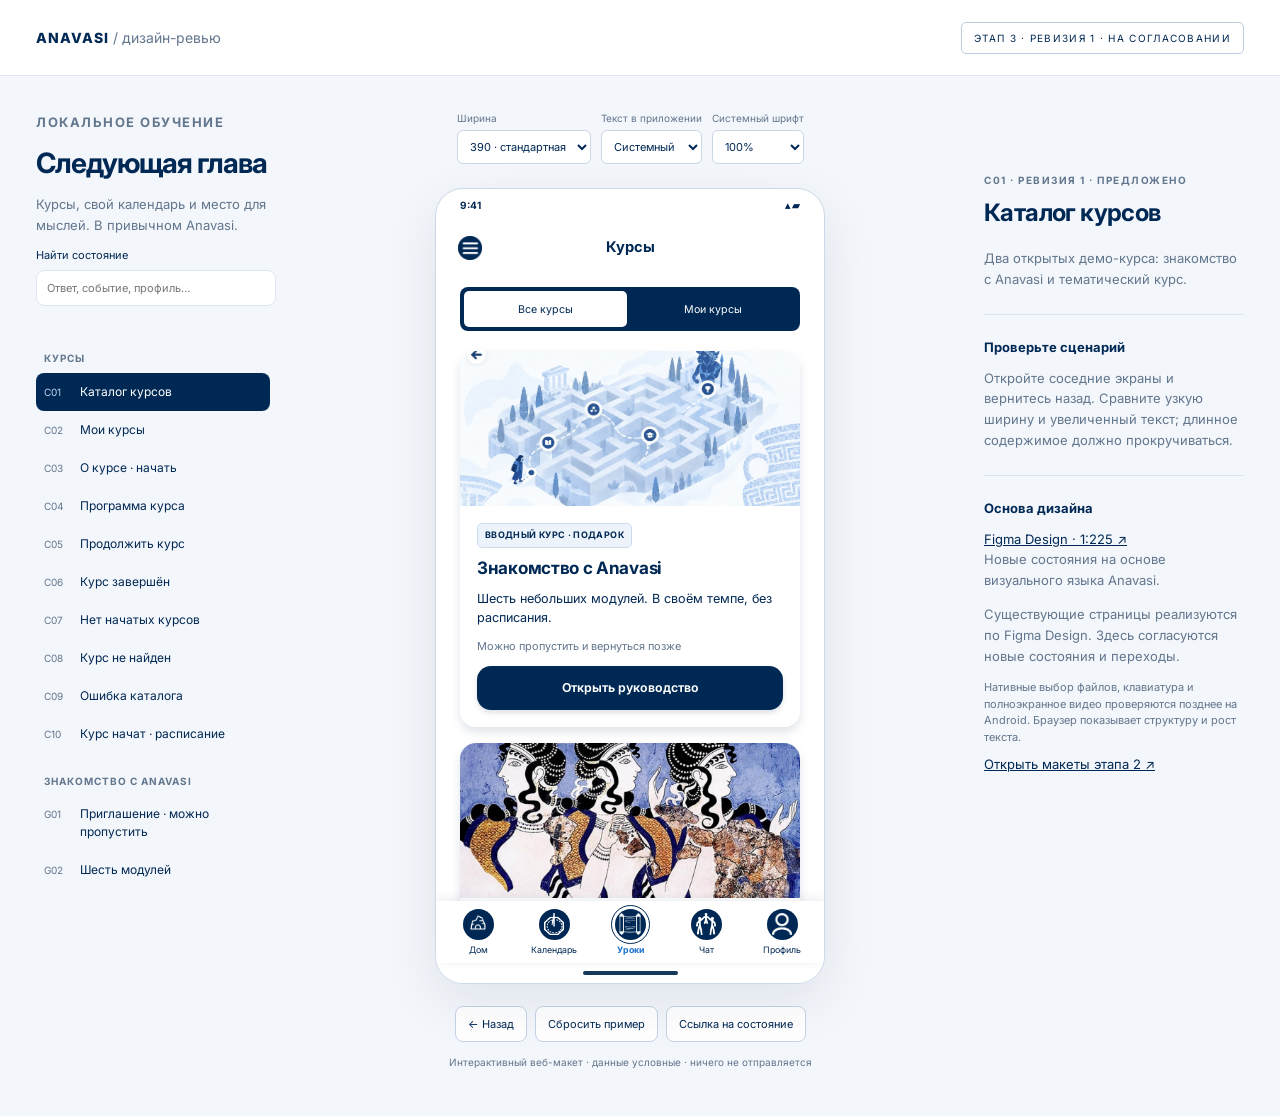
==== stage-3/index.html @ 42cc9b5f "design: add Stage 3 revision 1 for owner review Publish 74 proposed local-learning states with Figma" ====
<!doctype html>
<html lang="ru">
<head>
  <meta charset="utf-8">
  <meta name="viewport" content="width=device-width,initial-scale=1">
  <meta name="color-scheme" content="light">
  <title>Anavasi — этап 3 · ревизия 1</title>
  <link rel="stylesheet" href="styles.css">
  <script src="app.js" defer></script>
</head>
<body>
  <header class="review-header"><a href="https://dizy33.github.io/anavasi-design-review/index.html">ANAVASI <span>/ дизайн-ревью</span></a><span class="review-status">ЭТАП 3 · РЕВИЗИЯ 1 · НА СОГЛАСОВАНИИ</span></header>
  <main class="workbench">
    <aside class="scenarios"><p class="eyebrow">ЛОКАЛЬНОЕ ОБУЧЕНИЕ</p><h1>Следующая глава</h1><p>Курсы, свой календарь и место для мыслей. В привычном Anavasi.</p><label class="search-label">Найти состояние<input id="search" type="search" placeholder="Ответ, событие, профиль…"></label><nav id="scenarios" aria-label="Состояния макетов"></nav></aside>
    <section class="preview" aria-label="Интерактивный макет">
      <div class="controls">
        <label>Ширина<select id="width"><option value="390">390 · стандартная</option><option value="320">320 · узкая</option></select></label>
        <label>Текст в приложении<select id="text"><option value="1">Системный</option><option value="1.15">Средний</option><option value="1.3">Большой</option></select></label>
        <label>Системный шрифт<select id="system"><option value="1">100%</option><option value="1.3">130%</option><option value="2">200%</option></select></label>
      </div>
      <div class="phone" id="phone"><div class="statusbar" aria-hidden="true"><span>9:41</span><span>▴ ▰</span></div><div id="screen"></div><div class="systembar" aria-hidden="true"><i></i></div></div>
      <div class="preview-actions"><button id="back">← Назад</button><button id="reset">Сбросить пример</button><button id="copy">Ссылка на состояние</button></div>
      <p class="preview-caption">Интерактивный веб-макет · данные условные · ничего не отправляется</p>
    </section>
    <aside class="review-notes"><p class="eyebrow" id="state-id"></p><h2 id="state-title"></h2><p id="state-note"></p><div class="rule"></div><h3>Проверьте сценарий</h3><p id="state-check"></p><div class="rule"></div><h3>Основа дизайна</h3><p id="state-source"></p><p>Существующие страницы реализуются по Figma Design. Здесь согласуются новые состояния и переходы.</p><p class="small">Нативные выбор файлов, клавиатура и полноэкранное видео проверяются позднее на Android. Браузер показывает структуру и рост текста.</p><a href="https://dizy33.github.io/anavasi-design-review/index.html">Открыть макеты этапа 2 ↗</a></aside>
  </main>
</body>
</html>
---- stage-3/styles.css ----
@font-face{font-family:Inter;src:url('assets/inter.ttf') format('truetype');font-weight:100 900;font-display:swap}
:root{--navy:#002854;--blue:#6a93ce;--pale:#edf3fb;--muted:#62768d;--line:#dce5f0;--shadow:0 5px 10px #00285420;--scale:1}*{box-sizing:border-box}body{margin:0;background:#f3f6fa;color:var(--navy);font:14px Inter,sans-serif}button,input,textarea,select{font:inherit}button,a,input,textarea,select{-webkit-tap-highlight-color:transparent}button{cursor:pointer;color:inherit}button:disabled{cursor:default;opacity:.55}a{color:var(--navy)}button:focus-visible,a:focus-visible,input:focus-visible,textarea:focus-visible,select:focus-visible{outline:3px solid #1a70cd;outline-offset:3px}button{border:0;background:transparent}h1,h2,h3,p{margin-top:0}h1{font-size:28px;letter-spacing:-1px;margin-bottom:14px}h2{font-size:23px;line-height:1.25;letter-spacing:-.6px}h3{font-size:15px}p{line-height:1.6}.review-header{height:76px;border-bottom:1px solid var(--line);display:flex;align-items:center;justify-content:space-between;padding:0 36px;background:white;gap:16px}.review-header a{text-decoration:none;font-weight:800;letter-spacing:1px}.review-header a span{font-weight:400;letter-spacing:0;color:var(--muted)}.review-status{font-size:10px;letter-spacing:1.3px;border:1px solid #bacce3;border-radius:5px;padding:9px 12px}.workbench{max-width:1540px;margin:auto;display:grid;grid-template-columns:240px minmax(400px,1fr) 260px;gap:36px;padding:36px}.eyebrow{font-size:10px;font-weight:700;letter-spacing:1.5px;color:var(--muted)}.scenarios>p{color:var(--muted);font-size:13px}.search-label{font-size:11px;display:grid;gap:8px}.search-label input{width:100%;padding:10px;border:1px solid var(--line);border-radius:8px;background:white}#scenarios{max-height:calc(100vh - 330px);overflow:auto;margin-top:24px;padding-right:6px}#scenarios h2{font-size:10px;letter-spacing:1px;text-transform:uppercase;color:var(--muted);margin:22px 8px 8px}#scenarios button{width:100%;text-align:left;display:flex;gap:10px;padding:10px 8px;border-radius:8px;font-size:12px;line-height:1.5}#scenarios button span{font-size:10px;color:var(--muted);min-width:26px;padding-top:2px}#scenarios button[aria-current=true]{background:var(--navy);color:white}#scenarios button[aria-current=true] span{color:#bfd2ed}#scenarios button:hover{box-shadow:inset 0 0 0 1px #a5bcda}.preview{min-width:0}.controls{display:flex;justify-content:center;gap:10px;margin-bottom:24px;flex-wrap:wrap}.controls label{font-size:10px;color:var(--muted);display:grid;gap:6px}.controls select{max-width:155px;border:1px solid #cad7e7;background:white;border-radius:6px;padding:8px;font-size:11px;color:var(--navy)}.phone{width:390px;max-width:100%;margin:auto;background:white;border:1px solid #cbd8e8;border-radius:28px;box-shadow:0 18px 55px #00285415;overflow:hidden;font-size:calc(14px * var(--scale));position:relative}.statusbar{height:30px;display:flex;justify-content:space-between;padding:10px 24px 0;font-size:10px;font-weight:700}.systembar{height:20px;display:grid;place-items:center;background:white}.systembar i{width:95px;height:4px;border-radius:4px;background:#153958}#screen{height:744px;display:flex;flex-direction:column;position:relative}.app-header{min-height:58px;display:grid;grid-template-columns:44px minmax(0,1fr) 44px;align-items:center;padding:3px 12px;gap:4px;flex-shrink:0}.app-header h1{text-align:center;font-size:1.05em;letter-spacing:0;margin:0;overflow-wrap:anywhere;line-height:1.35}.icon-button{min-height:44px;min-width:44px;display:grid;place-items:center;font-size:1.3em;padding:6px}.icon-button img{width:24px;height:24px;object-fit:contain}.app-body{padding:10px 24px 24px;overflow-y:auto;min-height:0;flex:1;scrollbar-width:thin;overflow-wrap:anywhere}.app-body>*:first-child{margin-top:0}.app-body h2{font-size:1.22em;letter-spacing:-.3px;line-height:1.35;margin:22px 0 12px}.app-body h3{font-size:1em;line-height:1.4;margin:0 0 8px}.app-body p{font-size:.9em;line-height:1.55;margin:10px 0}.small,.app-body small{font-size:.78em;line-height:1.5;color:var(--muted)}.app-body small{display:block}.tag{display:inline-block;font-size:.64em;font-weight:700;line-height:1.4;letter-spacing:.04em;background:var(--pale);border:1px solid #cbdced;border-radius:5px;padding:5px 7px;margin-bottom:12px;color:var(--navy)}.primary,.secondary,.danger{display:flex;align-items:center;justify-content:center;width:100%;min-height:44px;border-radius:14px;padding:12px 16px;text-align:center;font-size:.88em;font-weight:650;line-height:1.4;margin-top:12px;overflow-wrap:anywhere;gap:8px}.primary{background:var(--navy);color:white;box-shadow:0 3px 5px #00285422}.secondary{border:1px solid var(--blue);color:var(--navy);background:white}.danger{color:#9a362f;border:1px solid #d9a6a1}.text-button{font-size:.82em;text-decoration:underline;min-height:44px;padding:10px 3px;text-underline-offset:4px}.card{background:#fffffff2;border-radius:16px;box-shadow:var(--shadow);padding:17px;margin-bottom:16px}.card.blue{background:var(--blue);color:white}.card.blue small{color:white}.card.soft{background:var(--pale);box-shadow:none}.card .tag{margin-bottom:8px}.cover{width:100%;height:148px;object-fit:cover;display:block;border-radius:16px;margin-bottom:14px}.course-card{padding:0;overflow:hidden}.course-card .cover{border-radius:0;margin:0;height:155px}.course-card .card-content{padding:17px}.course-card h2{margin:0 0 8px}.row{display:flex;align-items:center;justify-content:space-between;gap:12px}.row>*{min-width:0}.progress{height:7px;background:#e3ebf6;border-radius:5px;overflow:hidden;margin:13px 0}.progress i{display:block;height:100%;background:var(--blue);border-radius:5px}.tabs{display:flex;border-radius:8px;background:var(--navy);padding:4px;gap:4px;margin:12px 0 20px;flex-wrap:wrap}.tabs button{flex:1;min-height:36px;font-size:.76em;padding:7px 8px;color:white;border-radius:5px}.tabs .selected{background:white;color:var(--navy)}.lesson-row{width:100%;display:flex;text-align:left;gap:12px;align-items:center;padding:14px 0;border-bottom:1px solid var(--line);line-height:1.5;font-size:.9em}.lesson-row .number{width:32px;height:32px;border:1px solid var(--blue);border-radius:50%;display:grid;place-items:center;flex-shrink:0;font-size:.85em}.lesson-row .lesson-label{flex:1;min-width:0}.lesson-row small{margin-top:5px}.bottom-nav{display:grid;grid-template-columns:repeat(5,minmax(0,1fr));box-shadow:0 -2px 10px #00285416;padding:8px 5px 4px;background:white;flex-shrink:0;gap:2px}.bottom-nav button{min-width:0;min-height:48px;padding:0 1px 4px;display:flex;flex-direction:column;gap:4px;align-items:center;font-size:.63em;overflow-wrap:anywhere;line-height:1.3}.nav-disc{border-radius:50%;background:var(--navy);width:31px;height:31px;display:grid;place-items:center}.nav-disc img{width:22px;height:22px;object-fit:contain}.bottom-nav [aria-current=page]{color:#1a70cd;font-weight:700}.bottom-nav [aria-current=page] .nav-disc{outline:1px solid var(--navy);outline-offset:3px}.notice{border-left:3px solid var(--blue);background:var(--pale);padding:12px;font-size:.82em;line-height:1.6;margin:16px 0;border-radius:0 8px 8px 0}.notice.error{border-color:#ae4a3d;background:#fcf0ee;color:#803a31}.notice.success{border-color:#4f897a;background:#edf6f2;color:#2b6557}.empty{text-align:center;padding:34px 6px}.empty .empty-mark{width:64px;height:64px;border:1px solid var(--blue);border-radius:50%;margin:0 auto 24px;display:grid;place-items:center;font-size:1.8em}.art-backdrop{background:url('assets/monthly-art.png') center bottom/contain no-repeat}.field{display:grid;gap:8px;margin:18px 0;font-size:.86em;line-height:1.5}.field input,.field textarea,.field select{width:100%;min-width:0;border:1px solid #adbed4;border-radius:10px;padding:12px;color:var(--navy);background:white;line-height:1.5}.field textarea{resize:vertical;min-height:150px}.field input[aria-invalid=true]{border-color:#ae4a3d}.check{display:flex;gap:10px;align-items:center;min-height:44px;font-size:.88em}.check input{width:20px;height:20px;flex-shrink:0;accent-color:var(--navy)}.save-status{font-size:.78em;line-height:1.5;margin:12px 0;color:#467566}.save-status.error{color:#9a362f}.video{background:#002854;color:white;border-radius:16px;overflow:hidden;margin-bottom:14px}.video-image{position:relative}.video-image img{width:100%;height:160px;object-fit:cover;display:block;opacity:.8}.video-image .play{position:absolute;inset:0;display:grid;place-items:center;font-size:2em;color:white}.video-controls{padding:10px 12px}.video-controls .row{flex-wrap:wrap;gap:8px}.video-controls button{color:white;min-height:44px;padding:6px}.video-controls input{width:100%;accent-color:white}.video-controls small{color:#dce8fc}.video.fullscreen .video-image img{height:240px}.streak-banner{border-radius:14px;padding:12px 14px;background:var(--blue) url('assets/figma_calendar_texture.png') center/cover;color:white;margin:0 0 20px;font-size:.72em}.streak-dots{display:flex;justify-content:space-between;margin-top:10px;gap:5px}.streak-dots span{background:white;color:var(--blue);border-radius:50%;width:25px;height:25px;display:grid;place-items:center}.avatar{border-radius:50%;width:54px;height:54px;background:var(--navy);color:white;display:grid;place-items:center;flex-shrink:0;font-size:1.1em}.profile-art{background:url('assets/figma_profile_art.png') center 190px/100% auto no-repeat}.profile-row{display:grid;grid-template-columns:29px minmax(0,1fr) minmax(0,.9fr) 10px;gap:10px;align-items:center;text-align:left;width:100%;padding:12px 0;min-height:48px;font-size:.8em;line-height:1.5}.profile-row img{width:29px;height:29px;object-fit:contain}.profile-row small{text-align:right;font-size:.85em;overflow-wrap:anywhere}.profile-row.simple{grid-template-columns:29px minmax(0,1fr) 10px}.chat-art{background:url('assets/chat-art.png') center bottom/100% auto no-repeat}.chat-list-item{display:flex;width:100%;align-items:center;gap:12px;text-align:left}.chat-list-item .avatar{width:39px;height:39px;font-size:.8em}.chat-list-item strong{font-size:.88em}.chat-list-item small{margin-top:5px}.bubble{background:var(--pale);border-radius:14px 14px 14px 3px;padding:14px 16px;margin:16px 22px 16px 0;font-size:.9em;line-height:1.6}.bubble.mine{background:#dce9fa;margin:16px 0 16px 22px;border-radius:14px 14px 3px 14px}.chat-date{text-align:center;font-size:.72em;color:var(--muted);margin:16px 0}.calendar-grid{display:grid;grid-template-columns:repeat(7,minmax(0,1fr));gap:3px;margin:16px 0}.calendar-grid>*{min-width:0;text-align:center;font-size:.78em;display:grid;place-items:center}.calendar-grid>small{font-size:.65em;padding:4px 0}.calendar-grid button{aspect-ratio:1;border:1px solid var(--blue);border-radius:50%;color:var(--blue);padding:3px}.calendar-grid button.light{background:var(--blue);color:white}.calendar-grid button.dark{background:var(--navy);color:white;border-color:var(--navy)}.calendar-grid button.today{outline:2px dotted var(--navy);outline-offset:1px}.event-meta{font-size:.74em;color:var(--muted);line-height:1.5;margin:0 0 10px}.event-item{border-left:4px solid var(--blue)}.event-item.official{border-color:var(--navy)}.day-heading{font-size:.85em;margin:18px 0}.modal-scrim{position:absolute;inset:0;background:#00285466;display:flex;align-items:center;justify-content:center;padding:20px;z-index:5}.dialog{background:white;border-radius:22px;padding:24px;width:100%;max-height:100%;overflow:auto;font-size:1em;box-shadow:0 12px 30px #00285433;overflow-wrap:anywhere}.dialog h2{font-size:1.2em;line-height:1.4;margin:0 0 12px}.dialog p{font-size:.88em;line-height:1.6}.dialog .eyebrow{font-size:.65em}.home-greeting{text-align:center;font-size:1.9em!important;margin:4px 0!important}.home-sub{text-align:center;font-size:.68em!important;margin:2px 0!important}.maze{width:100%;height:auto;display:block;border-radius:24px;margin:18px 0}.home-action{display:grid;grid-template-columns:2fr 1fr;gap:10px;margin-bottom:20px}.home-action button{font-size:.78em;margin:0}.home-middle{display:grid;grid-template-columns:2fr 1fr;gap:12px}.home-middle .card{padding:10px}.home-middle .calendar-grid{gap:2px}.home-side .streak{padding:12px;background:var(--blue);color:white;border-radius:12px;font-size:.68em;line-height:1.5}.home-side img{width:100%;height:auto;display:block}.home-event{width:100%;background:var(--blue);color:white;border-radius:14px;padding:14px;text-align:left;font-size:.8em;line-height:1.5}.home-event small{color:white;margin-bottom:5px}.preview-actions{display:flex;flex-wrap:wrap;justify-content:center;gap:8px;margin:22px 0 12px}.preview-actions button{border:1px solid #c4d3e6;border-radius:8px;padding:10px 12px;font-size:11px;background:white}.preview-caption{text-align:center;color:var(--muted);font-size:10px}.review-notes{padding-top:60px;color:var(--muted);font-size:13px}.review-notes h2,.review-notes h3{color:var(--navy)}.review-notes h2{font-size:24px}.review-notes h3{font-size:13px}.rule{height:1px;background:var(--line);margin:24px 0}.review-notes .small{font-size:11px}.chip-list{display:flex;gap:8px;flex-wrap:wrap}.chip-list span{font-size:.75em;background:var(--pale);padding:7px 10px;border-radius:6px}.guide-step{font-size:2.5em;color:#b9cde8;font-weight:700;margin:18px 0}.material-row{padding:14px;border:1px solid var(--line);border-radius:12px;margin:10px 0}.material-row h3{font-size:.9em}.inline-actions{display:flex;gap:10px;flex-wrap:wrap}.inline-actions>*{flex:1}.keyboard-note{font-size:.75em;background:var(--pale);padding:12px;line-height:1.6;border-radius:10px}body[data-large=true] .home-middle{display:block}body[data-large=true] .home-side img{max-height:160px;object-fit:contain}body[data-large=true] .home-action{display:block}body[data-large=true] .home-action button{margin-bottom:10px}body[data-large=true] .profile-row{grid-template-columns:29px minmax(0,1fr) minmax(0,1fr) 10px}body[data-large=true] .calendar-grid{gap:2px}body[data-large=true] .calendar-grid button{font-size:.6em}
.profile-row img{background:var(--navy);border-radius:50%;padding:4px}.profile-row{text-decoration:none}.tabs button{flex:1 1 auto;min-width:min-content;overflow-wrap:normal;word-break:normal}.home-action button:first-child{background:var(--blue)}.app-body{overflow-wrap:break-word}.streak-banner{background-image:linear-gradient(#6a93ceba,#6a93ceba),url('assets/figma_calendar_texture.png')}.app-header h1:empty{display:none}.settings-handoff{display:block;margin-top:12px;font-size:.82em;line-height:1.5;min-height:44px;padding:12px}.chat-list-item>span{min-width:0}body[data-large=true] .chat-list-item{display:block}body[data-large=true] .chat-list-item>span{display:block}body[data-large=true] .chat-list-item .avatar{display:grid;margin-bottom:12px}.bottom-nav button{overflow-wrap:normal;word-break:normal}body[data-large=true] .bottom-nav{grid-template-columns:repeat(2,minmax(0,1fr));row-gap:10px}body[data-large=true] .bottom-nav button{flex-direction:row;justify-content:center;gap:8px;font-size:.58em}body[data-large=true] .bottom-nav button:last-child{grid-column:1/-1}
body[data-large=true] .app-body{padding-left:16px;padding-right:16px}body[data-large=true] .card{padding:12px}body[data-large=true] .course-card{padding:0}body[data-large=true] .chat-list-item{padding:0}body[data-large=true] .chat-list-item strong{overflow-wrap:normal}
@media(max-width:1150px){.workbench{grid-template-columns:220px minmax(0,1fr);gap:24px}.review-notes{grid-column:1/-1;max-width:760px;padding-top:0}.review-header{padding:20px;height:auto}}@media(max-width:700px){.review-header{padding:16px;flex-wrap:wrap}.review-status{font-size:9px}.workbench{display:flex;flex-direction:column;padding:22px 12px;gap:22px}.scenarios h1{font-size:24px}.scenarios>p:not(.eyebrow){margin-bottom:12px}#scenarios{max-height:175px;margin-top:12px;display:grid;grid-template-columns:1fr 1fr;gap:2px 8px}#scenarios h2{grid-column:1/-1;margin-top:12px}.controls{gap:6px}.controls select{max-width:124px;font-size:10px}.phone{border-radius:22px}.review-notes{padding:0 12px}#screen{height:700px}}
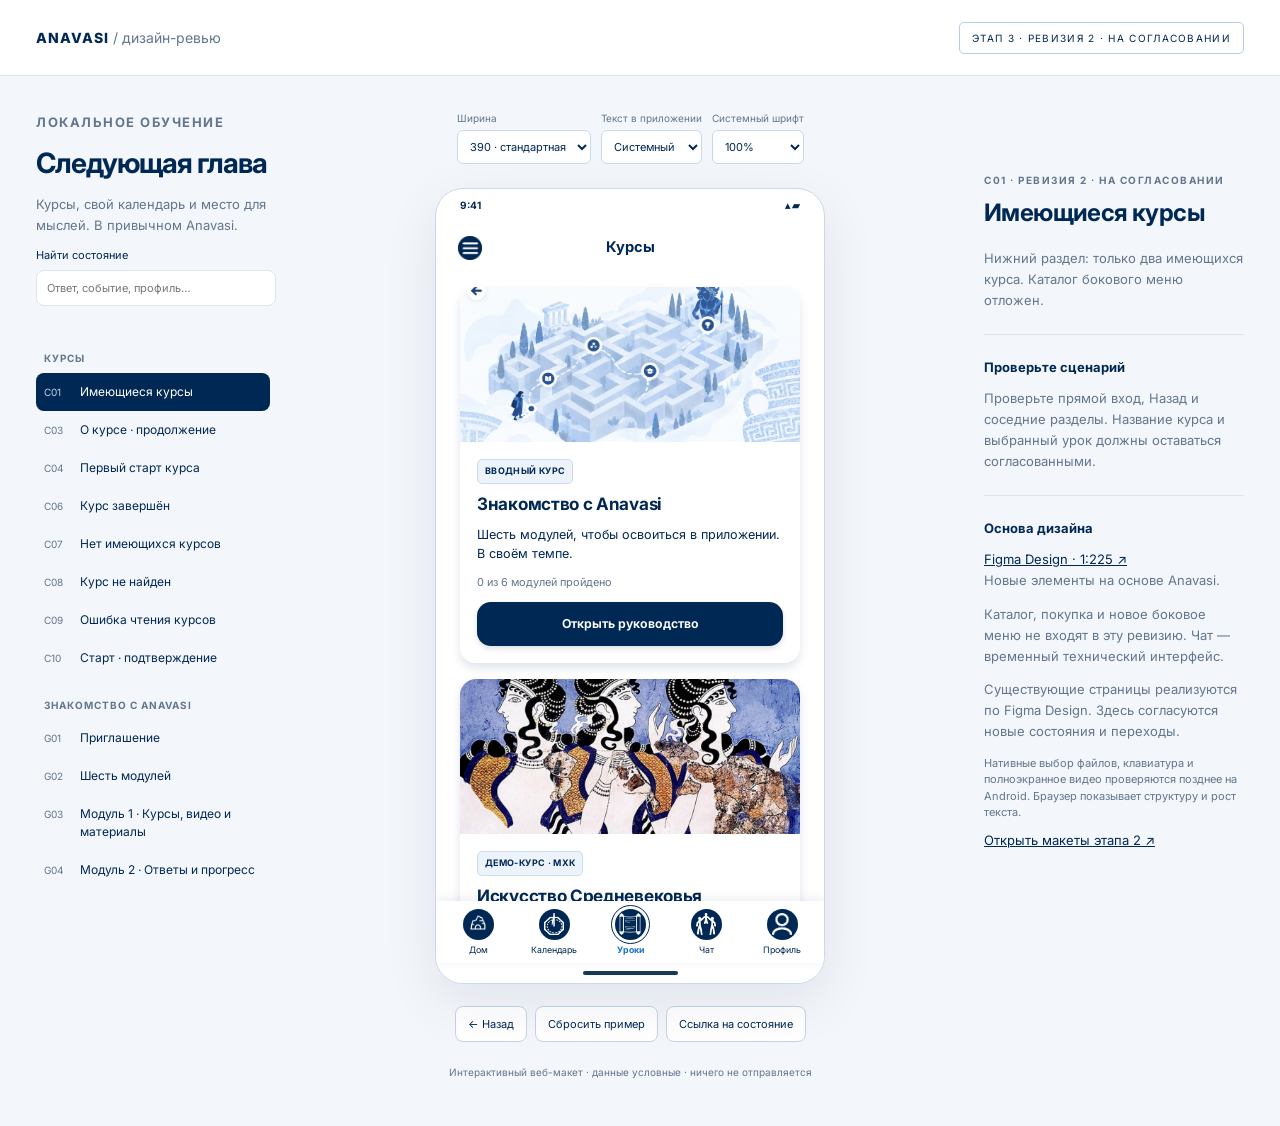
==== commit 485215bd: "design: revise Stage 3 flows after owner review Merge owned-course views, keep lesson tabs and fulls" ====
--- a/stage-3/index.html
+++ b/stage-3/index.html
@@ -4,12 +4,12 @@
   <meta charset="utf-8">
   <meta name="viewport" content="width=device-width,initial-scale=1">
   <meta name="color-scheme" content="light">
-  <title>Anavasi — этап 3 · ревизия 1</title>
+  <title>Anavasi — этап 3 · ревизия 2</title>
   <link rel="stylesheet" href="styles.css">
   <script src="app.js" defer></script>
 </head>
 <body>
-  <header class="review-header"><a href="https://dizy33.github.io/anavasi-design-review/index.html">ANAVASI <span>/ дизайн-ревью</span></a><span class="review-status">ЭТАП 3 · РЕВИЗИЯ 1 · НА СОГЛАСОВАНИИ</span></header>
+  <header class="review-header"><a href="https://dizy33.github.io/anavasi-design-review/index.html">ANAVASI <span>/ дизайн-ревью</span></a><span class="review-status">ЭТАП 3 · РЕВИЗИЯ 2 · НА СОГЛАСОВАНИИ</span></header>
   <main class="workbench">
     <aside class="scenarios"><p class="eyebrow">ЛОКАЛЬНОЕ ОБУЧЕНИЕ</p><h1>Следующая глава</h1><p>Курсы, свой календарь и место для мыслей. В привычном Anavasi.</p><label class="search-label">Найти состояние<input id="search" type="search" placeholder="Ответ, событие, профиль…"></label><nav id="scenarios" aria-label="Состояния макетов"></nav></aside>
     <section class="preview" aria-label="Интерактивный макет">
@@ -20,6 +20,7 @@
       </div>
       <div class="phone" id="phone"><div class="statusbar" aria-hidden="true"><span>9:41</span><span>▴ ▰</span></div><div id="screen"></div><div class="systembar" aria-hidden="true"><i></i></div></div>
       <div class="preview-actions"><button id="back">← Назад</button><button id="reset">Сбросить пример</button><button id="copy">Ссылка на состояние</button></div>
+      <div id="review-tools" class="review-tools" aria-label="Условия проверки"></div><p id="review-feedback" class="preview-caption" role="status"></p>
       <p class="preview-caption">Интерактивный веб-макет · данные условные · ничего не отправляется</p>
     </section>
     <aside class="review-notes"><p class="eyebrow" id="state-id"></p><h2 id="state-title"></h2><p id="state-note"></p><div class="rule"></div><h3>Проверьте сценарий</h3><p id="state-check"></p><div class="rule"></div><h3>Основа дизайна</h3><p id="state-source"></p><p>Существующие страницы реализуются по Figma Design. Здесь согласуются новые состояния и переходы.</p><p class="small">Нативные выбор файлов, клавиатура и полноэкранное видео проверяются позднее на Android. Браузер показывает структуру и рост текста.</p><a href="https://dizy33.github.io/anavasi-design-review/index.html">Открыть макеты этапа 2 ↗</a></aside>
--- a/stage-3/styles.css
+++ b/stage-3/styles.css
@@ -2,4 +2,8 @@
 :root{--navy:#002854;--blue:#6a93ce;--pale:#edf3fb;--muted:#62768d;--line:#dce5f0;--shadow:0 5px 10px #00285420;--scale:1}*{box-sizing:border-box}body{margin:0;background:#f3f6fa;color:var(--navy);font:14px Inter,sans-serif}button,input,textarea,select{font:inherit}button,a,input,textarea,select{-webkit-tap-highlight-color:transparent}button{cursor:pointer;color:inherit}button:disabled{cursor:default;opacity:.55}a{color:var(--navy)}button:focus-visible,a:focus-visible,input:focus-visible,textarea:focus-visible,select:focus-visible{outline:3px solid #1a70cd;outline-offset:3px}button{border:0;background:transparent}h1,h2,h3,p{margin-top:0}h1{font-size:28px;letter-spacing:-1px;margin-bottom:14px}h2{font-size:23px;line-height:1.25;letter-spacing:-.6px}h3{font-size:15px}p{line-height:1.6}.review-header{height:76px;border-bottom:1px solid var(--line);display:flex;align-items:center;justify-content:space-between;padding:0 36px;background:white;gap:16px}.review-header a{text-decoration:none;font-weight:800;letter-spacing:1px}.review-header a span{font-weight:400;letter-spacing:0;color:var(--muted)}.review-status{font-size:10px;letter-spacing:1.3px;border:1px solid #bacce3;border-radius:5px;padding:9px 12px}.workbench{max-width:1540px;margin:auto;display:grid;grid-template-columns:240px minmax(400px,1fr) 260px;gap:36px;padding:36px}.eyebrow{font-size:10px;font-weight:700;letter-spacing:1.5px;color:var(--muted)}.scenarios>p{color:var(--muted);font-size:13px}.search-label{font-size:11px;display:grid;gap:8px}.search-label input{width:100%;padding:10px;border:1px solid var(--line);border-radius:8px;background:white}#scenarios{max-height:calc(100vh - 330px);overflow:auto;margin-top:24px;padding-right:6px}#scenarios h2{font-size:10px;letter-spacing:1px;text-transform:uppercase;color:var(--muted);margin:22px 8px 8px}#scenarios button{width:100%;text-align:left;display:flex;gap:10px;padding:10px 8px;border-radius:8px;font-size:12px;line-height:1.5}#scenarios button span{font-size:10px;color:var(--muted);min-width:26px;padding-top:2px}#scenarios button[aria-current=true]{background:var(--navy);color:white}#scenarios button[aria-current=true] span{color:#bfd2ed}#scenarios button:hover{box-shadow:inset 0 0 0 1px #a5bcda}.preview{min-width:0}.controls{display:flex;justify-content:center;gap:10px;margin-bottom:24px;flex-wrap:wrap}.controls label{font-size:10px;color:var(--muted);display:grid;gap:6px}.controls select{max-width:155px;border:1px solid #cad7e7;background:white;border-radius:6px;padding:8px;font-size:11px;color:var(--navy)}.phone{width:390px;max-width:100%;margin:auto;background:white;border:1px solid #cbd8e8;border-radius:28px;box-shadow:0 18px 55px #00285415;overflow:hidden;font-size:calc(14px * var(--scale));position:relative}.statusbar{height:30px;display:flex;justify-content:space-between;padding:10px 24px 0;font-size:10px;font-weight:700}.systembar{height:20px;display:grid;place-items:center;background:white}.systembar i{width:95px;height:4px;border-radius:4px;background:#153958}#screen{height:744px;display:flex;flex-direction:column;position:relative}.app-header{min-height:58px;display:grid;grid-template-columns:44px minmax(0,1fr) 44px;align-items:center;padding:3px 12px;gap:4px;flex-shrink:0}.app-header h1{text-align:center;font-size:1.05em;letter-spacing:0;margin:0;overflow-wrap:anywhere;line-height:1.35}.icon-button{min-height:44px;min-width:44px;display:grid;place-items:center;font-size:1.3em;padding:6px}.icon-button img{width:24px;height:24px;object-fit:contain}.app-body{padding:10px 24px 24px;overflow-y:auto;min-height:0;flex:1;scrollbar-width:thin;overflow-wrap:anywhere}.app-body>*:first-child{margin-top:0}.app-body h2{font-size:1.22em;letter-spacing:-.3px;line-height:1.35;margin:22px 0 12px}.app-body h3{font-size:1em;line-height:1.4;margin:0 0 8px}.app-body p{font-size:.9em;line-height:1.55;margin:10px 0}.small,.app-body small{font-size:.78em;line-height:1.5;color:var(--muted)}.app-body small{display:block}.tag{display:inline-block;font-size:.64em;font-weight:700;line-height:1.4;letter-spacing:.04em;background:var(--pale);border:1px solid #cbdced;border-radius:5px;padding:5px 7px;margin-bottom:12px;color:var(--navy)}.primary,.secondary,.danger{display:flex;align-items:center;justify-content:center;width:100%;min-height:44px;border-radius:14px;padding:12px 16px;text-align:center;font-size:.88em;font-weight:650;line-height:1.4;margin-top:12px;overflow-wrap:anywhere;gap:8px}.primary{background:var(--navy);color:white;box-shadow:0 3px 5px #00285422}.secondary{border:1px solid var(--blue);color:var(--navy);background:white}.danger{color:#9a362f;border:1px solid #d9a6a1}.text-button{font-size:.82em;text-decoration:underline;min-height:44px;padding:10px 3px;text-underline-offset:4px}.card{background:#fffffff2;border-radius:16px;box-shadow:var(--shadow);padding:17px;margin-bottom:16px}.card.blue{background:var(--blue);color:white}.card.blue small{color:white}.card.soft{background:var(--pale);box-shadow:none}.card .tag{margin-bottom:8px}.cover{width:100%;height:148px;object-fit:cover;display:block;border-radius:16px;margin-bottom:14px}.course-card{padding:0;overflow:hidden}.course-card .cover{border-radius:0;margin:0;height:155px}.course-card .card-content{padding:17px}.course-card h2{margin:0 0 8px}.row{display:flex;align-items:center;justify-content:space-between;gap:12px}.row>*{min-width:0}.progress{height:7px;background:#e3ebf6;border-radius:5px;overflow:hidden;margin:13px 0}.progress i{display:block;height:100%;background:var(--blue);border-radius:5px}.tabs{display:flex;border-radius:8px;background:var(--navy);padding:4px;gap:4px;margin:12px 0 20px;flex-wrap:wrap}.tabs button{flex:1;min-height:36px;font-size:.76em;padding:7px 8px;color:white;border-radius:5px}.tabs .selected{background:white;color:var(--navy)}.lesson-row{width:100%;display:flex;text-align:left;gap:12px;align-items:center;padding:14px 0;border-bottom:1px solid var(--line);line-height:1.5;font-size:.9em}.lesson-row .number{width:32px;height:32px;border:1px solid var(--blue);border-radius:50%;display:grid;place-items:center;flex-shrink:0;font-size:.85em}.lesson-row .lesson-label{flex:1;min-width:0}.lesson-row small{margin-top:5px}.bottom-nav{display:grid;grid-template-columns:repeat(5,minmax(0,1fr));box-shadow:0 -2px 10px #00285416;padding:8px 5px 4px;background:white;flex-shrink:0;gap:2px}.bottom-nav button{min-width:0;min-height:48px;padding:0 1px 4px;display:flex;flex-direction:column;gap:4px;align-items:center;font-size:.63em;overflow-wrap:anywhere;line-height:1.3}.nav-disc{border-radius:50%;background:var(--navy);width:31px;height:31px;display:grid;place-items:center}.nav-disc img{width:22px;height:22px;object-fit:contain}.bottom-nav [aria-current=page]{color:#1a70cd;font-weight:700}.bottom-nav [aria-current=page] .nav-disc{outline:1px solid var(--navy);outline-offset:3px}.notice{border-left:3px solid var(--blue);background:var(--pale);padding:12px;font-size:.82em;line-height:1.6;margin:16px 0;border-radius:0 8px 8px 0}.notice.error{border-color:#ae4a3d;background:#fcf0ee;color:#803a31}.notice.success{border-color:#4f897a;background:#edf6f2;color:#2b6557}.empty{text-align:center;padding:34px 6px}.empty .empty-mark{width:64px;height:64px;border:1px solid var(--blue);border-radius:50%;margin:0 auto 24px;display:grid;place-items:center;font-size:1.8em}.art-backdrop{background:url('assets/monthly-art.png') center bottom/contain no-repeat}.field{display:grid;gap:8px;margin:18px 0;font-size:.86em;line-height:1.5}.field input,.field textarea,.field select{width:100%;min-width:0;border:1px solid #adbed4;border-radius:10px;padding:12px;color:var(--navy);background:white;line-height:1.5}.field textarea{resize:vertical;min-height:150px}.field input[aria-invalid=true]{border-color:#ae4a3d}.check{display:flex;gap:10px;align-items:center;min-height:44px;font-size:.88em}.check input{width:20px;height:20px;flex-shrink:0;accent-color:var(--navy)}.save-status{font-size:.78em;line-height:1.5;margin:12px 0;color:#467566}.save-status.error{color:#9a362f}.video{background:#002854;color:white;border-radius:16px;overflow:hidden;margin-bottom:14px}.video-image{position:relative}.video-image img{width:100%;height:160px;object-fit:cover;display:block;opacity:.8}.video-image .play{position:absolute;inset:0;display:grid;place-items:center;font-size:2em;color:white}.video-controls{padding:10px 12px}.video-controls .row{flex-wrap:wrap;gap:8px}.video-controls button{color:white;min-height:44px;padding:6px}.video-controls input{width:100%;accent-color:white}.video-controls small{color:#dce8fc}.video.fullscreen .video-image img{height:240px}.streak-banner{border-radius:14px;padding:12px 14px;background:var(--blue) url('assets/figma_calendar_texture.png') center/cover;color:white;margin:0 0 20px;font-size:.72em}.streak-dots{display:flex;justify-content:space-between;margin-top:10px;gap:5px}.streak-dots span{background:white;color:var(--blue);border-radius:50%;width:25px;height:25px;display:grid;place-items:center}.avatar{border-radius:50%;width:54px;height:54px;background:var(--navy);color:white;display:grid;place-items:center;flex-shrink:0;font-size:1.1em}.profile-art{background:url('assets/figma_profile_art.png') center 190px/100% auto no-repeat}.profile-row{display:grid;grid-template-columns:29px minmax(0,1fr) minmax(0,.9fr) 10px;gap:10px;align-items:center;text-align:left;width:100%;padding:12px 0;min-height:48px;font-size:.8em;line-height:1.5}.profile-row img{width:29px;height:29px;object-fit:contain}.profile-row small{text-align:right;font-size:.85em;overflow-wrap:anywhere}.profile-row.simple{grid-template-columns:29px minmax(0,1fr) 10px}.chat-art{background:url('assets/chat-art.png') center bottom/100% auto no-repeat}.chat-list-item{display:flex;width:100%;align-items:center;gap:12px;text-align:left}.chat-list-item .avatar{width:39px;height:39px;font-size:.8em}.chat-list-item strong{font-size:.88em}.chat-list-item small{margin-top:5px}.bubble{background:var(--pale);border-radius:14px 14px 14px 3px;padding:14px 16px;margin:16px 22px 16px 0;font-size:.9em;line-height:1.6}.bubble.mine{background:#dce9fa;margin:16px 0 16px 22px;border-radius:14px 14px 3px 14px}.chat-date{text-align:center;font-size:.72em;color:var(--muted);margin:16px 0}.calendar-grid{display:grid;grid-template-columns:repeat(7,minmax(0,1fr));gap:3px;margin:16px 0}.calendar-grid>*{min-width:0;text-align:center;font-size:.78em;display:grid;place-items:center}.calendar-grid>small{font-size:.65em;padding:4px 0}.calendar-grid button{aspect-ratio:1;border:1px solid var(--blue);border-radius:50%;color:var(--blue);padding:3px}.calendar-grid button.light{background:var(--blue);color:white}.calendar-grid button.dark{background:var(--navy);color:white;border-color:var(--navy)}.calendar-grid button.today{outline:2px dotted var(--navy);outline-offset:1px}.event-meta{font-size:.74em;color:var(--muted);line-height:1.5;margin:0 0 10px}.event-item{border-left:4px solid var(--blue)}.event-item.official{border-color:var(--navy)}.day-heading{font-size:.85em;margin:18px 0}.modal-scrim{position:absolute;inset:0;background:#00285466;display:flex;align-items:center;justify-content:center;padding:20px;z-index:5}.dialog{background:white;border-radius:22px;padding:24px;width:100%;max-height:100%;overflow:auto;font-size:1em;box-shadow:0 12px 30px #00285433;overflow-wrap:anywhere}.dialog h2{font-size:1.2em;line-height:1.4;margin:0 0 12px}.dialog p{font-size:.88em;line-height:1.6}.dialog .eyebrow{font-size:.65em}.home-greeting{text-align:center;font-size:1.9em!important;margin:4px 0!important}.home-sub{text-align:center;font-size:.68em!important;margin:2px 0!important}.maze{width:100%;height:auto;display:block;border-radius:24px;margin:18px 0}.home-action{display:grid;grid-template-columns:2fr 1fr;gap:10px;margin-bottom:20px}.home-action button{font-size:.78em;margin:0}.home-middle{display:grid;grid-template-columns:2fr 1fr;gap:12px}.home-middle .card{padding:10px}.home-middle .calendar-grid{gap:2px}.home-side .streak{padding:12px;background:var(--blue);color:white;border-radius:12px;font-size:.68em;line-height:1.5}.home-side img{width:100%;height:auto;display:block}.home-event{width:100%;background:var(--blue);color:white;border-radius:14px;padding:14px;text-align:left;font-size:.8em;line-height:1.5}.home-event small{color:white;margin-bottom:5px}.preview-actions{display:flex;flex-wrap:wrap;justify-content:center;gap:8px;margin:22px 0 12px}.preview-actions button{border:1px solid #c4d3e6;border-radius:8px;padding:10px 12px;font-size:11px;background:white}.preview-caption{text-align:center;color:var(--muted);font-size:10px}.review-notes{padding-top:60px;color:var(--muted);font-size:13px}.review-notes h2,.review-notes h3{color:var(--navy)}.review-notes h2{font-size:24px}.review-notes h3{font-size:13px}.rule{height:1px;background:var(--line);margin:24px 0}.review-notes .small{font-size:11px}.chip-list{display:flex;gap:8px;flex-wrap:wrap}.chip-list span{font-size:.75em;background:var(--pale);padding:7px 10px;border-radius:6px}.guide-step{font-size:2.5em;color:#b9cde8;font-weight:700;margin:18px 0}.material-row{padding:14px;border:1px solid var(--line);border-radius:12px;margin:10px 0}.material-row h3{font-size:.9em}.inline-actions{display:flex;gap:10px;flex-wrap:wrap}.inline-actions>*{flex:1}.keyboard-note{font-size:.75em;background:var(--pale);padding:12px;line-height:1.6;border-radius:10px}body[data-large=true] .home-middle{display:block}body[data-large=true] .home-side img{max-height:160px;object-fit:contain}body[data-large=true] .home-action{display:block}body[data-large=true] .home-action button{margin-bottom:10px}body[data-large=true] .profile-row{grid-template-columns:29px minmax(0,1fr) minmax(0,1fr) 10px}body[data-large=true] .calendar-grid{gap:2px}body[data-large=true] .calendar-grid button{font-size:.6em}
 .profile-row img{background:var(--navy);border-radius:50%;padding:4px}.profile-row{text-decoration:none}.tabs button{flex:1 1 auto;min-width:min-content;overflow-wrap:normal;word-break:normal}.home-action button:first-child{background:var(--blue)}.app-body{overflow-wrap:break-word}.streak-banner{background-image:linear-gradient(#6a93ceba,#6a93ceba),url('assets/figma_calendar_texture.png')}.app-header h1:empty{display:none}.settings-handoff{display:block;margin-top:12px;font-size:.82em;line-height:1.5;min-height:44px;padding:12px}.chat-list-item>span{min-width:0}body[data-large=true] .chat-list-item{display:block}body[data-large=true] .chat-list-item>span{display:block}body[data-large=true] .chat-list-item .avatar{display:grid;margin-bottom:12px}.bottom-nav button{overflow-wrap:normal;word-break:normal}body[data-large=true] .bottom-nav{grid-template-columns:repeat(2,minmax(0,1fr));row-gap:10px}body[data-large=true] .bottom-nav button{flex-direction:row;justify-content:center;gap:8px;font-size:.58em}body[data-large=true] .bottom-nav button:last-child{grid-column:1/-1}
 body[data-large=true] .app-body{padding-left:16px;padding-right:16px}body[data-large=true] .card{padding:12px}body[data-large=true] .course-card{padding:0}body[data-large=true] .chat-list-item{padding:0}body[data-large=true] .chat-list-item strong{overflow-wrap:normal}
-@media(max-width:1150px){.workbench{grid-template-columns:220px minmax(0,1fr);gap:24px}.review-notes{grid-column:1/-1;max-width:760px;padding-top:0}.review-header{padding:20px;height:auto}}@media(max-width:700px){.review-header{padding:16px;flex-wrap:wrap}.review-status{font-size:9px}.workbench{display:flex;flex-direction:column;padding:22px 12px;gap:22px}.scenarios h1{font-size:24px}.scenarios>p:not(.eyebrow){margin-bottom:12px}#scenarios{max-height:175px;margin-top:12px;display:grid;grid-template-columns:1fr 1fr;gap:2px 8px}#scenarios h2{grid-column:1/-1;margin-top:12px}.controls{gap:6px}.controls select{max-width:124px;font-size:10px}.phone{border-radius:22px}.review-notes{padding:0 12px}#screen{height:700px}}
+/* Revision 2: local tabs, overlay events and embedded video. */
+.screen-base{height:100%;display:flex;flex-direction:column;min-height:0}.external-reference{display:inline-flex;align-items:center;justify-content:center}.review-tools{display:flex;gap:8px;flex-wrap:wrap;justify-content:center}.review-tools button{font-size:10px;padding:8px;border:1px dashed #a9bdd6;border-radius:7px;background:#fff}.sr-only{position:absolute;width:1px;height:1px;margin:-1px;clip:rect(0,0,0,0);overflow:hidden;white-space:nowrap}.lecture-layout{padding:16px 16px 28px;background:url('assets/monthly-art.png') center bottom/100% auto no-repeat}.lesson-topic{text-align:center;font-size:.86em;padding:6px 0 20px}.lesson-carousel{height:170px;position:relative;margin:0 -16px;overflow:hidden;touch-action:pan-y;user-select:none}.carousel-current{position:absolute;inset:0 15%;margin:0;border-radius:22px;overflow:hidden}.carousel-current img{width:100%;height:100%;object-fit:cover;pointer-events:none}.carousel-current figcaption{position:absolute;bottom:8px;right:10px;background:#002854dd;color:white;border-radius:6px;padding:4px 7px;font-size:.62em}.carousel-preview{position:absolute;top:18px;bottom:18px;width:40%;border-radius:14px;overflow:hidden;opacity:.9}.carousel-preview img{width:100%;height:100%;object-fit:cover;pointer-events:none}.carousel-preview.prev{left:-30%}.carousel-preview.next{right:-30%}.carousel-arrow{position:absolute;top:50%;transform:translateY(-50%);border-radius:50%;background:#fffffff0;color:var(--navy);width:30px;height:40px;font-size:25px}.carousel-arrow.previous{left:5px}.carousel-arrow.following{right:5px}.carousel-arrow:disabled{opacity:0;pointer-events:none}.lesson-position{text-align:center;font-size:.75em!important;line-height:1.5;margin:12px 15px 0!important}.watch-button,.opens-on{display:block;width:78%;min-height:44px;margin:22px auto 30px;padding:12px 10px;border-radius:16px;background:var(--navy);color:white;box-shadow:0 4px 5px #00285430;font-weight:700;font-size:.95em;text-align:center;line-height:1.4}.opens-on{background:#e9f0fa;color:var(--navy);box-shadow:none}.lesson-tabs{display:flex;flex-wrap:wrap;gap:3px;padding:5px;background:var(--navy);border-radius:7px;margin:20px 0 16px}.lesson-tabs button{flex:1 1 auto;min-width:min-content;min-height:34px;font-size:.64em;line-height:1.4;padding:6px 7px;color:white;border-radius:4px}.lesson-tabs button[aria-selected=true]{background:white;color:var(--navy);font-weight:700}#lesson-panel{min-height:180px}.assignment-tile{background:var(--blue) url('assets/figma_calendar_texture.png') center/cover;border-radius:7px;margin:0 0 12px;padding:14px 12px;display:flex;align-items:center;gap:12px;color:white;min-height:94px;position:relative;isolation:isolate}.assignment-tile:before{content:'';position:absolute;inset:0;background:#6a93ced9;border-radius:inherit;z-index:-1}.assignment-tile>div{flex:1;min-width:0}.assignment-tile h3{font-size:.83em;margin:0}.assignment-tile small{font-size:.6em;color:white}.file-symbols{display:block;margin-top:12px;font-size:.7em}.tile-button{background:white;border-radius:20px;min-height:42px;color:var(--navy);font-size:.68em;font-weight:700;max-width:46%;padding:8px 16px;line-height:1.4}.archive-tile{display:block;min-height:100px}.archive-tile p{font-size:.73em}.archive-tile button{color:white;font-size:.7em}.lesson-text{background:#fffffff5;border-radius:12px;padding:16px;box-shadow:0 2px 6px #00285410}.embedded-player{position:relative;aspect-ratio:16/9;background:#00182f;color:white;border-radius:15px;overflow:hidden;margin:0 0 22px;isolation:isolate}.player-picture{position:absolute;inset:0;cursor:pointer}.player-picture img{width:100%;height:100%;object-fit:contain;background:#00182f}.player-overlay{position:absolute;bottom:0;left:0;right:0;background:linear-gradient(transparent,#00182fe8);padding:28px 12px 5px;opacity:0;pointer-events:none;transition:opacity .15s}.controls-visible .player-overlay,.embedded-player:focus-within .player-overlay{opacity:1;pointer-events:auto}.player-center{position:absolute;left:50%;top:46%;transform:translate(-50%,-50%);z-index:2}.player-play{width:52px;height:52px;display:grid;place-items:center;border-radius:50%;color:white;background:#002854ce;font-size:24px;opacity:0;pointer-events:none}.controls-visible .player-play,.embedded-player:focus-within .player-play{opacity:1;pointer-events:auto}.player-message{text-align:center;width:80%;font-size:.75em;padding:6px}.player-message p{margin:0 0 6px}.player-retry{color:white;border:1px solid #ffffff80;border-radius:6px;padding:6px 14px;font-size:1em;min-height:32px}.seek-label{display:block}.seek-label input{width:100%;height:18px;accent-color:#8eb8ed;margin:0}.player-bottom{display:flex;justify-content:space-between;align-items:center;gap:10px;font-size:.65em;line-height:1.4}.player-fullscreen{color:white;font-size:23px;min-width:36px;min-height:30px;padding:0}.fullscreen-video{position:absolute;inset:0;background:#00182f;z-index:20;display:flex;align-items:center;justify-content:center}.fullscreen-video .embedded-player{width:100%;height:100%;aspect-ratio:auto;border-radius:0;margin:0}.fullscreen-video .player-picture img{object-fit:contain}.phone.landscape{width:min(720px,100%)!important;border-radius:24px}.phone.landscape #screen{height:380px}.phone.landscape .screen-base{visibility:hidden}.phone.landscape .statusbar,.phone.landscape .systembar{background:#00182f;color:white}.event-dialog{padding:20px}.event-dialog textarea{min-height:84px}.dialog-heading{display:flex;align-items:flex-start;gap:8px}.dialog-heading h2{flex:1;margin:5px 0}.dialog-heading .icon-button{font-size:1.4em;flex-shrink:0}.event-dialog .field{margin:14px 0}.event-dialog small{display:block;font-size:.74em}.calendar-existing{background:url('assets/monthly-art.png') center bottom/100% auto no-repeat}.calendar-head{display:flex;align-items:center;justify-content:space-between;text-transform:capitalize;gap:8px}.calendar-head strong{text-align:center;font-size:.94em;line-height:1.5}.event-card{padding:15px;background:#fffffff2;border-radius:12px;box-shadow:var(--shadow);margin:14px 0;line-height:1.5}.event-card h3{font-size:.9em}.event-card small{margin-bottom:8px}.event-card .text-button{margin:0;font-size:.8em}.week-strip{display:grid;grid-template-columns:repeat(7,minmax(0,1fr));margin:12px 0;gap:3px}.week-strip button{padding:10px 0;border-radius:8px}.week-strip .selected{background:var(--navy);color:white}.resume-card{position:relative;margin-top:22px;border:1px solid #c9d9ed;border-radius:19px;background:linear-gradient(125deg,#f0f5fc,#fff 70%);box-shadow:0 4px 10px #0028540b;padding:19px}.resume-heading{display:flex;gap:10px;align-items:center;font-size:.74em;color:#51749f;margin-bottom:14px}.resume-glyph{width:29px;height:29px;border-radius:9px;background:#dce8f8;display:grid;place-items:center;font-size:1.2em}.resume-card h2{font-size:1.15em;margin:0 0 8px;line-height:1.35}.resume-card p{font-size:.78em;margin:0 0 16px;color:var(--muted)}.resume-footer{display:flex;justify-content:space-between;gap:8px;flex-wrap:wrap;font-size:.68em;color:#6782a2;margin-bottom:15px}.resume-card .primary{margin:0;border-radius:12px;font-size:.84em}.chat-search{margin-top:0}.chat-list-tabs{display:flex;gap:14px;align-items:center;font-size:.7em;border-radius:6px;background:var(--navy);padding:7px;color:white;margin-bottom:18px}.chat-list-tabs span:first-child{background:white;color:var(--navy);padding:5px 14px;border-radius:4px}.chat-reference-row{display:flex;gap:12px;align-items:center;text-align:left;background:white;border-radius:18px;box-shadow:var(--shadow);width:100%;padding:12px;margin:12px 0;font-size:.8em}.chat-reference-row .avatar{width:37px;height:37px;font-size:1em}.chat-reference-row>span:nth-child(2){flex:1;min-width:0}.chat-reference-row small{margin-top:5px;font-size:.82em}.support-row{background:var(--navy);color:white}.support-row small{color:#cdddf2}.thread-layout{display:flex;flex-direction:column;padding:8px 20px 20px;background:#fff}.thread-body{flex:1;min-height:150px}.thread-context{font-size:.68em!important;text-align:center;color:var(--muted);margin:0!important;padding-bottom:12px;border-bottom:1px solid var(--line)}.thread-empty{padding:36px 12px;text-align:center}.thread-mark{width:52px;height:52px;background:var(--pale);border-radius:50%;display:grid;place-items:center;margin:auto;font-size:1.3em}.thread-empty h2{font-size:1.1em;margin:16px 0 8px}.thread-empty p{font-size:.8em;color:var(--muted)}.thread-composer{padding-top:12px;border-top:1px solid var(--line)}.thread-composer .field{margin:0}.thread-composer textarea{min-height:100px}.thread-composer .primary{font-size:.8em}.thread-composer .save-status{font-size:.68em}.phone.landscape .embedded-player .player-play{width:58px;height:58px}.screen-base>.modal-scrim{z-index:6}
+body[data-large=true] .lesson-tabs{display:grid;grid-template-columns:1fr 1fr}body[data-large=true] .lesson-tabs button{font-size:.65em;min-width:0;overflow-wrap:normal}body[data-large=true] .assignment-tile{display:block}body[data-large=true] .tile-button{max-width:none;width:100%;margin-top:12px}body[data-large=true] .chat-reference-row{display:block}body[data-large=true] .chat-reference-row>span{display:block;margin-bottom:8px}body[data-large=true] .chat-reference-row .avatar{display:grid}body[data-large=true] .resume-card{padding:14px}body[data-large=true] .embedded-player{min-height:205px}body[data-large=true] .player-bottom{font-size:.52em}body[data-large=true] .player-message{font-size:.6em}body[data-large=true] .lesson-tabs{grid-template-columns:1fr}body[data-large=true] .thread-context{overflow-wrap:break-word}
+[hidden]{display:none!important}.dialog:focus{outline:none}.embedded-player{width:100%;min-width:0}.lecture-layout{background:none;position:relative;isolation:isolate}.lecture-layout:before{content:'';position:absolute;inset:40% 0 0;background:url('assets/monthly-art.png') center bottom/100% auto no-repeat;opacity:.24;z-index:-1;pointer-events:none}
+@media(max-width:1150px){.workbench{grid-template-columns:220px minmax(0,1fr);gap:24px}.review-notes{grid-column:1/-1;max-width:760px;padding-top:0}.review-header{padding:20px;height:auto}}@media(max-width:700px){.review-header{padding:16px;flex-wrap:wrap}.review-status{font-size:9px}.workbench{display:flex;flex-direction:column;padding:22px 12px;gap:22px}.scenarios h1{font-size:24px}.scenarios>p:not(.eyebrow){margin-bottom:12px}#scenarios{max-height:175px;margin-top:12px;display:grid;grid-template-columns:1fr 1fr;gap:2px 8px}#scenarios h2{grid-column:1/-1;margin-top:12px}.controls{gap:6px}.controls select{max-width:124px;font-size:10px}.phone{border-radius:22px}.review-notes{padding:0 12px}#screen{height:700px}.phone.landscape #screen{height:230px}}
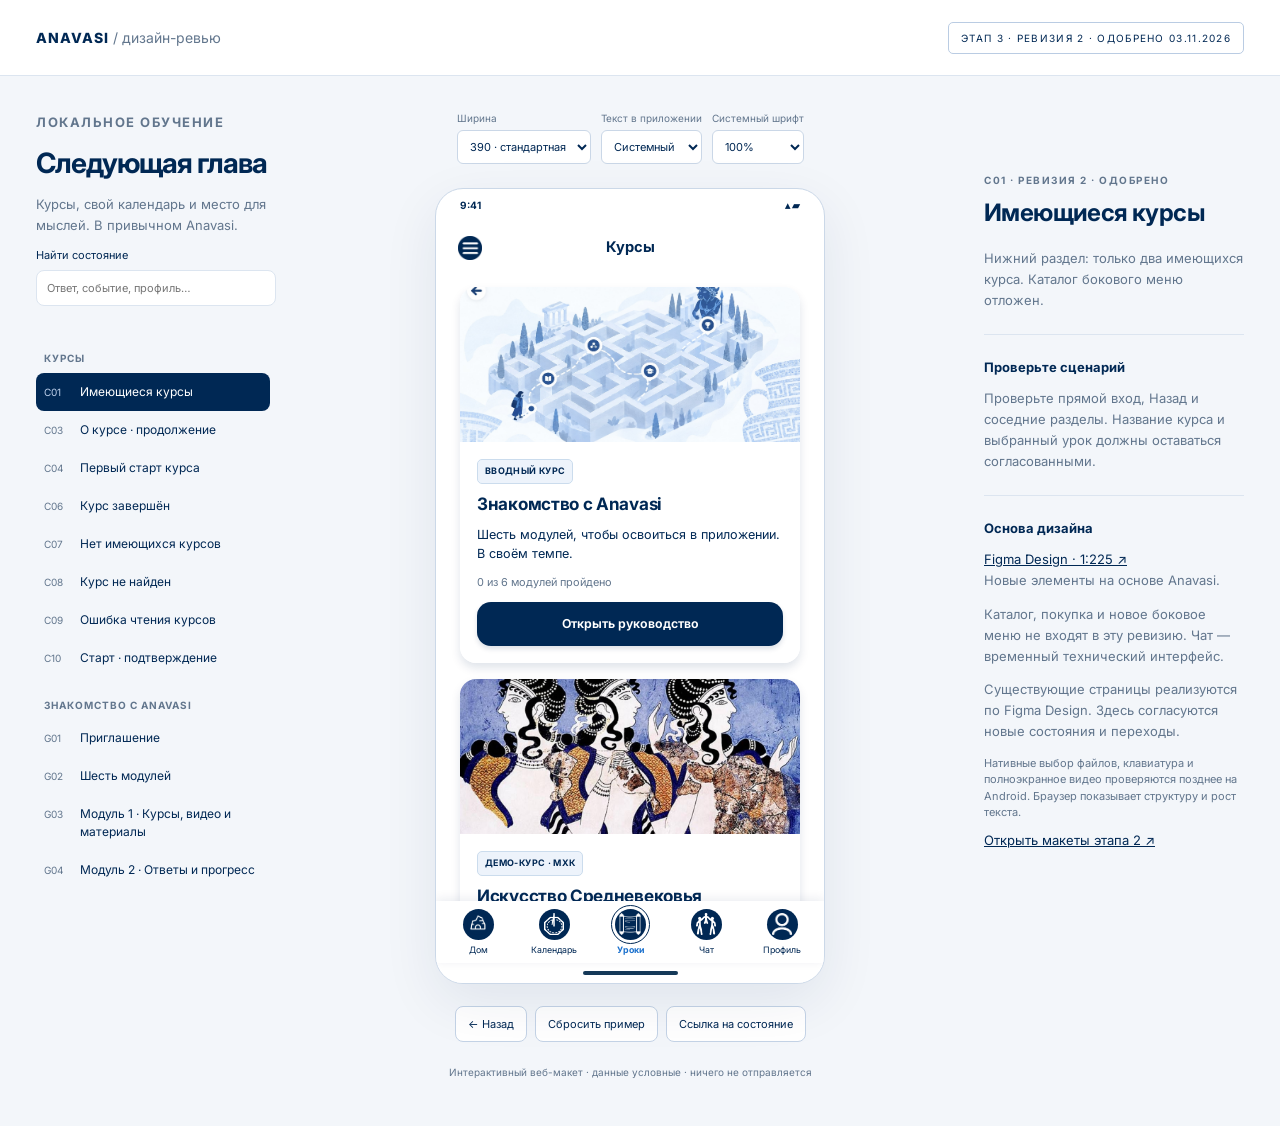
==== commit c352b5a1: "docs: record owner acceptance of Stage 3 revision 2 Record acceptance on 2026-11-03, update review l" ====
--- a/stage-3/index.html
+++ b/stage-3/index.html
@@ -9,7 +9,7 @@
   <script src="app.js" defer></script>
 </head>
 <body>
-  <header class="review-header"><a href="https://dizy33.github.io/anavasi-design-review/index.html">ANAVASI <span>/ дизайн-ревью</span></a><span class="review-status">ЭТАП 3 · РЕВИЗИЯ 2 · НА СОГЛАСОВАНИИ</span></header>
+  <header class="review-header"><a href="https://dizy33.github.io/anavasi-design-review/index.html">ANAVASI <span>/ дизайн-ревью</span></a><span class="review-status">ЭТАП 3 · РЕВИЗИЯ 2 · ОДОБРЕНО 03.11.2026</span></header>
   <main class="workbench">
     <aside class="scenarios"><p class="eyebrow">ЛОКАЛЬНОЕ ОБУЧЕНИЕ</p><h1>Следующая глава</h1><p>Курсы, свой календарь и место для мыслей. В привычном Anavasi.</p><label class="search-label">Найти состояние<input id="search" type="search" placeholder="Ответ, событие, профиль…"></label><nav id="scenarios" aria-label="Состояния макетов"></nav></aside>
     <section class="preview" aria-label="Интерактивный макет">
